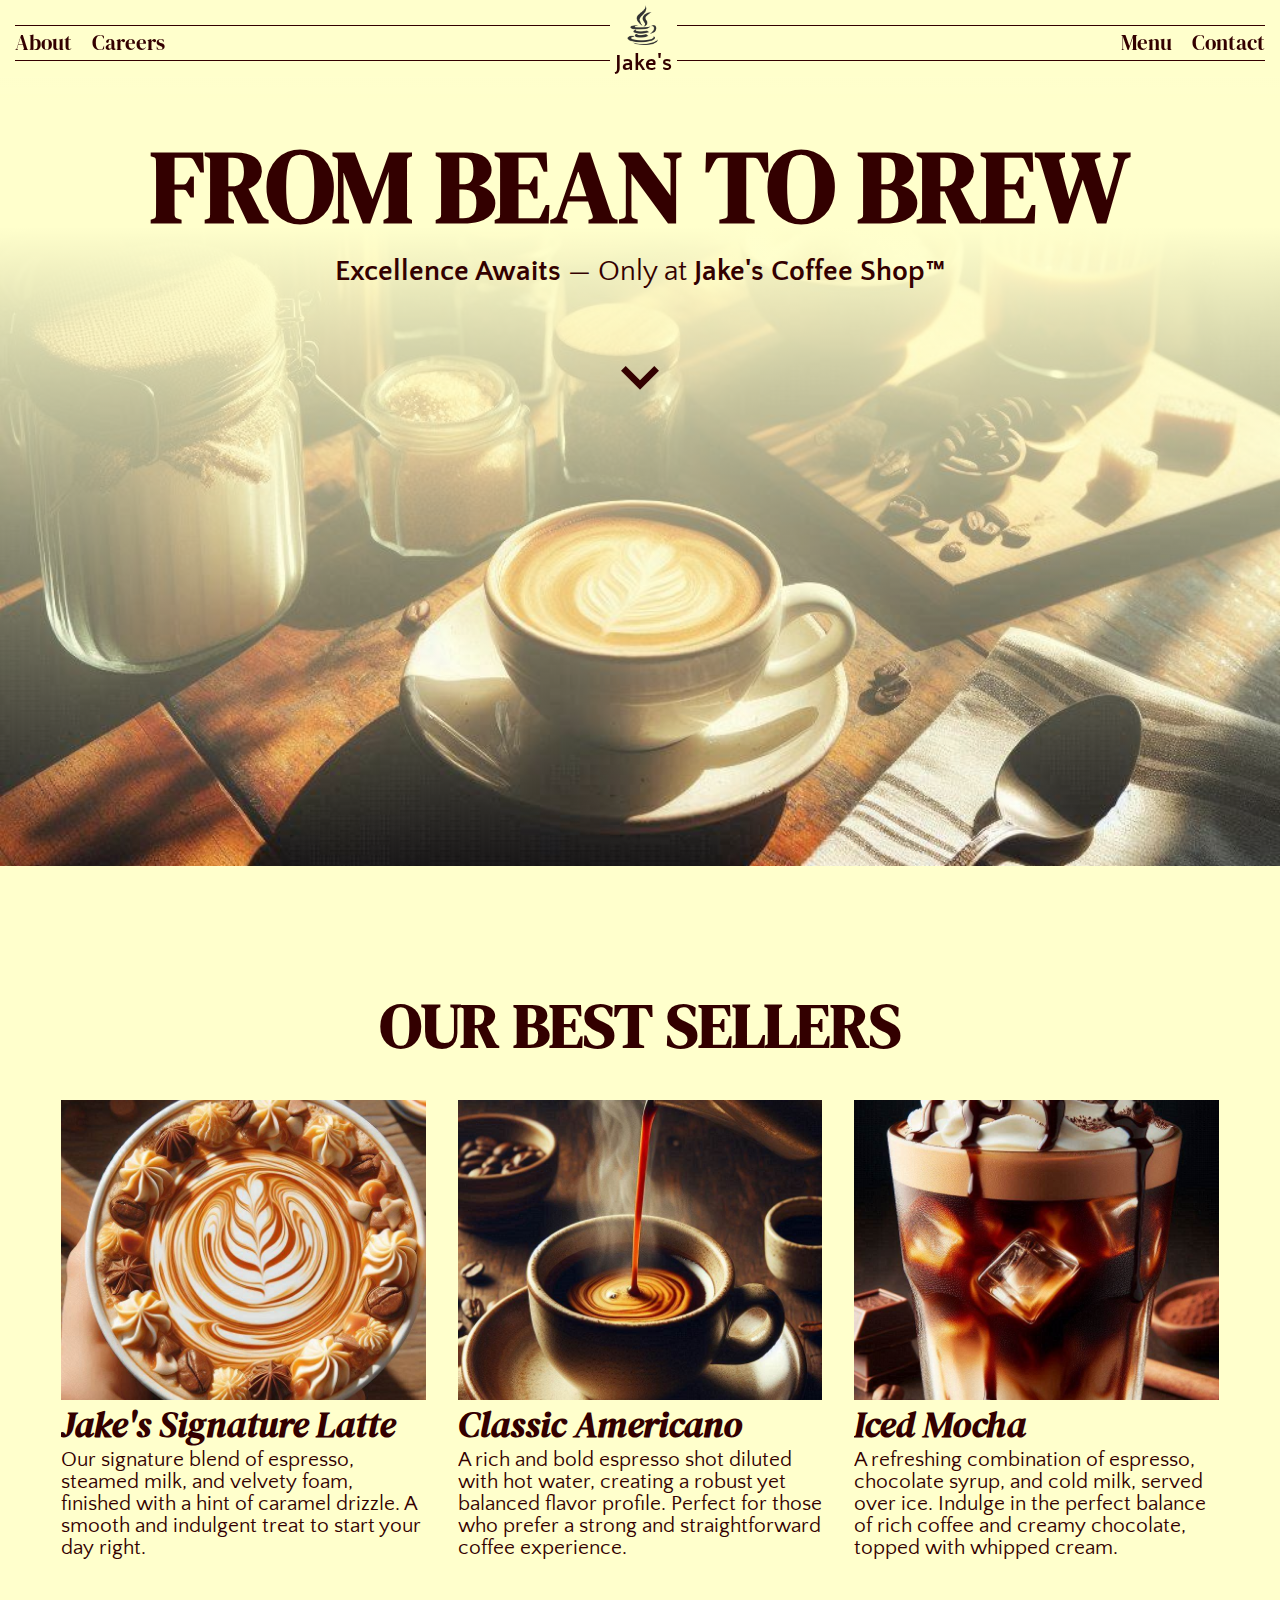
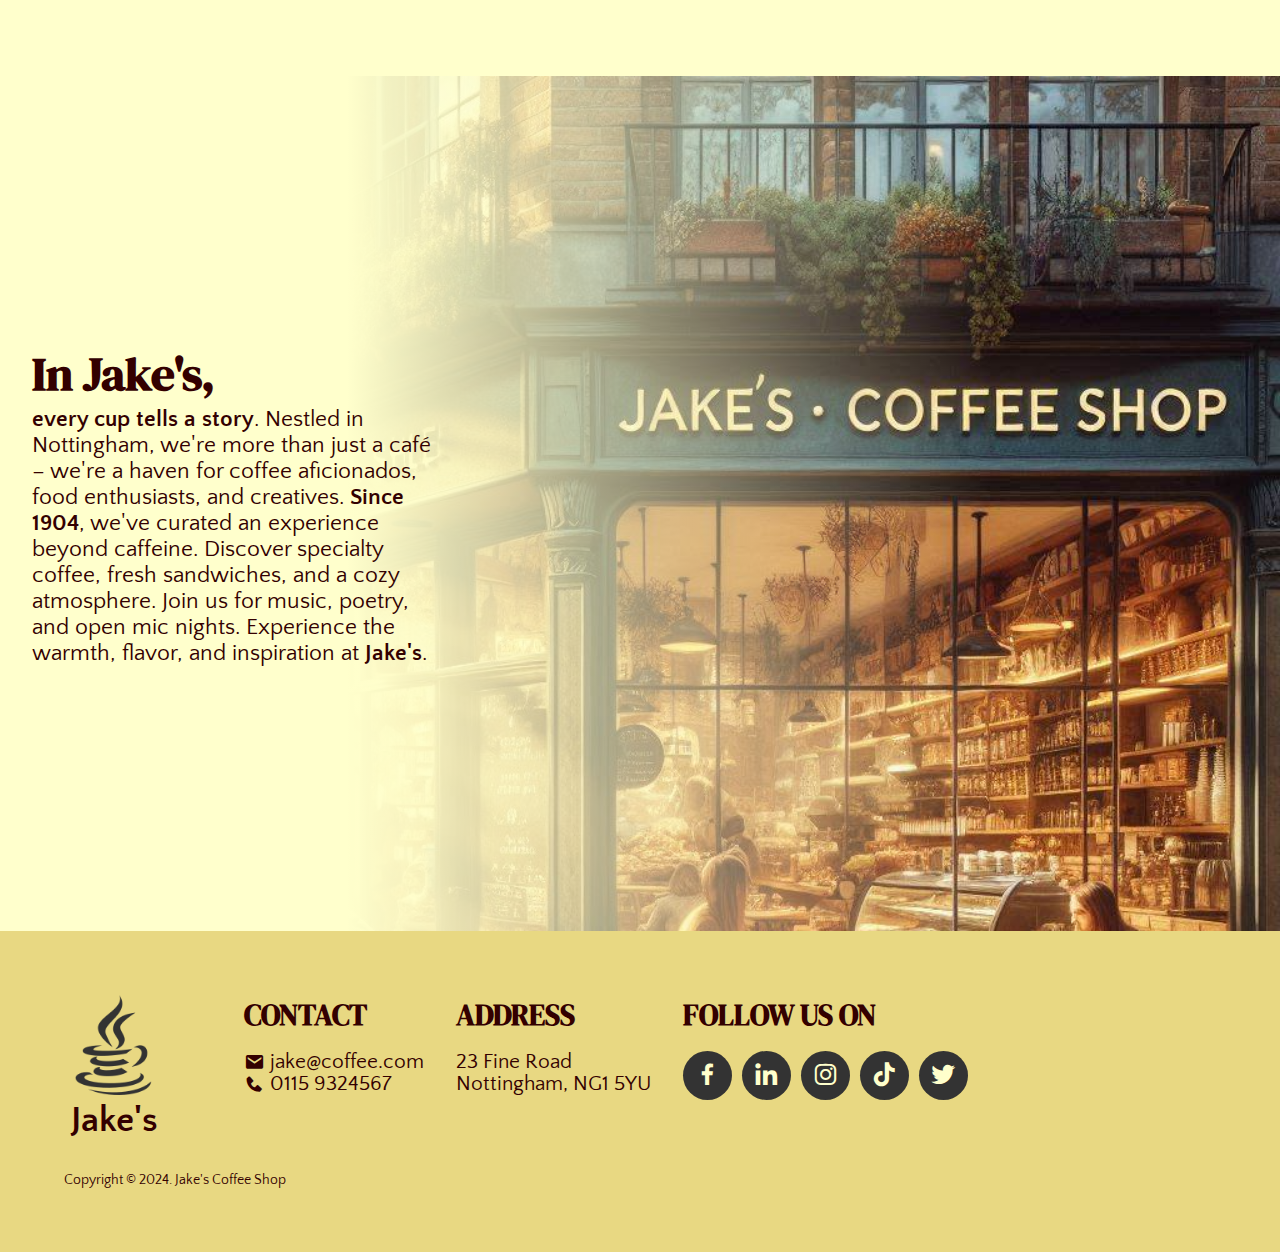
==== index.html @ 06de2e6f "v1" ====
<html lang="en">
<head>
    <meta content="text/html;charset=utf-8">
    <meta charset="UTF-8">
    <meta name="viewport" content="width=device-width, initial-scale=1.0">
    <meta name="author" content="Darylle P. Villanueva">
    <meta name="description" content="Registration Form">
    <meta name="keywords" content="registration, form, html, css, javascript, registration form">
    <meta name="revisit-after" content="3 days">
    <title>Jake's Coffee Shop | Home</title>

    <link href='https://unpkg.com/boxicons@2.1.4/css/boxicons.min.css' rel='stylesheet'>
    <link rel="stylesheet" href="css/style.css">
    <script defer src="js/index.js"></script>
</head>
<body>
    <header>
        <nav>
            <div class="nav__left">
                <span class="nav__item h6-max h7-min">
                    <a href="#about">About</a>
                </span>
                <span class="nav__item h6-max h7-min">
                    <a href="careers.html">Careers</a>
                </span>
            </div>
            <div class="nav__logo">
                <a href="index.html">
                    <img src="assets/logo.png" alt="Jake's coffee shop logo">
                    <h1 class="nav__logo-name h5-max h7-min">
                        <a href="index.html">Jake's</a>
                    </h1>
                </a>
            </div>
            <div class="nav__right">
                <span class="nav__item h6-max h7-min">
                    <a href="#menu">Menu</a>
                </span>
                <span class="nav__item h6-max h7-min">
                    <a href="#contact">Contact</a>
                </span>
            </div>
        </nav>
    </header>

    <main>
        <section id="hero">
            <div class="hero__tagline">
                <div>
                    <h1 class="h0-max h4-min">
                        FROM BEAN TO BREW
                    </h1>
                    <p class="h5-max h6-min">
                        <strong>Excellence Awaits</strong>
                        &mdash; Only at
                        <span class="shop-name">Jake's Coffee Shop&trade;</span>
                    </p>
                </div>
                <div class="arrow-down">
                    <a href="#menu">
                        <i class='bx bx-chevron-down'></i>
                    </a>
                </div>
            </div>
        </section>

        <section id="menu">
            <h2 class="h2-max h5-min">
                OUR BEST SELLERS
            </h2>
            <div class="menu-contents">
                <div class="menu-entry">
                    <div class="menu-entry__img1">
                    </div>
                    <div class="menu-entry__desc">
                        <h3 class="menu-entry__name h4-max h6-min">Jake's Signature Latte</h3>
                        <p class="h6-max h7-min">Our signature blend of espresso, steamed milk, and velvety foam, finished with a hint of caramel drizzle. A smooth and indulgent treat to start your day right.</p>
                    </div>
                </div>

                <div class="menu-entry">
                    <div class="menu-entry__img2">
                    </div>

                    <div class="menu-entry__desc">
                        <h3 class="h4-max h6-min menu-entry__name">Classic Americano</h3>
                        <p class="h6-max h7-min">A rich and bold espresso shot diluted with hot water, creating a robust yet balanced flavor profile. Perfect for those who prefer a strong and straightforward coffee experience.</p>
                    </div>
                </div>

                <div class="menu-entry">
                    <div class="menu-entry__img3">
                    </div>
                    <div class="menu-entry__desc">
                        <h3 class="h4-max h6-min menu-entry__name">Iced Mocha</h3>
                        <p class="h6-max h7-min">A refreshing combination of espresso, chocolate syrup, and cold milk, served over ice. Indulge in the perfect balance of rich coffee and creamy chocolate, topped with whipped cream.</p>
                    </div>
                </div>
            </div>
        </section>

        <section id="about">
            <div class="about__description">
                <h2 class="h3-max h5-min">
                    In <span class="shop-name">Jake's,</span>
                </h2>
                <p class="h5-max h7-min">
                    <strong>every cup tells a story</strong>. Nestled in Nottingham, we're more than just a café – we're a haven for coffee aficionados, food enthusiasts, and creatives. <strong>Since 1904</strong>, we've curated an experience beyond caffeine. Discover specialty coffee, fresh sandwiches, and a cozy atmosphere. Join us for music, poetry, and open mic nights. Experience the warmth, flavor, and inspiration at <strong>Jake's</strong>.
                </p>
            </div>
        </section>
    </main>

    <footer id="contact">
        <div class="footer__upper">
            <div class="contact__logo">
                <img src="assets/logo.png" alt="Jake's coffee shop logo">
                <h1 class="contact__logo-name h4-max h6-min">
                    <a href="index.html">Jake's</a>
                </h1>
            </div>
            <div class="contact__details">
                <div class="contact__details-email">
                    <div class="contact__details-title">
                        <h3 class="h5-max h6-min">CONTACT</h3>
                    </div>
                    <div class="contact__details-content">
                        <span class="h6-max h7-min contact__details-entry">
                            <span class='bx bxs-envelope'></span>
                            <a href="mailto:jake@coffee.com">jake@coffee.com</a>
                        </span>
                        <span class="h6-max h7-min contact__details-entry">
                            <span class='bx bxs-phone'></span>
                            <p>0115 9324567</p>
                        </span>
                    </div>
                </div>
                <div class="contact__details-address">
                    <div class="h5-max h6-min">
                        <h3 class="h5-max h6-min">ADDRESS</h3>
                    </div>
                    <div class="contact__details-content">
                        <span class="h6-max h7-min contact__details-entry">23 Fine Road</span>
                        <span class="h6-max h7-min contact__details-entry">Nottingham, NG1 5YU</span>
                    </div>
                </div>
                <div class="contact__details-socials">
                    <div class="h5-max h6-min">
                        <h3 class="h5-max h6-min">FOLLOW US ON</h3>
                    </div>
                    <div class="contact__details-content">
                        <span class="h5-max h6-min contact__details-entry bx bxl-facebook"></span>
                        <span class="h5-max h6-min contact__details-entry bx bxl-linkedin"></span>
                        <span class="h5-max h6-min contact__details-entry bx bxl-instagram"></span>
                        <span class="h5-max h6-min contact__details-entry bx bxl-tiktok"></span>
                        <span class="h5-max h6-min contact__details-entry bx bxl-twitter"></span>
                    </div>
                </div>
            </div>
        </div>

        <div class="footer__lower">
            <span class="h7-max h8-min">Copyright &copy; 2024. Jake's Coffee Shop</span>
        </div>
    </footer>

</body>
</html>
---- css/style.css ----
@import url('./reset.css');
@import url('https://fonts.googleapis.com/css2?family=DM+Serif+Display:ital@0;1&family=Quattrocento+Sans:ital,wght@0,400;0,700;1,400;1,700&display=swap');

:root {
    --text-color: #330000;
    --background: #ffffcc;
    --secondary: #ccaa66;
    --background-alt: #333333;
    --footer-bg: #e8d882;
    --navbar-color: linear-gradient(180deg, rgba(255,255,204,1) 76%, rgba(255,255,204,0) 100%);

    --input-line-color: #89c7ca;
    --dim-color: #76ABAE;
    --foreground-color-alt: #31363F;

    --text-font: "Quattrocento Sans";

    --min-size: 12;
    --max-size: 18;
    --container-min: 320;
    --container-max: 2400;
    --viewport-min: 320;
    --viewport-max: 2400;
}

html {
    scroll-behavior: smooth;
    scroll-padding-top: 3rem;
}

body {
    background-color: var(--background);
    color: var(--text-color);
    font-family: "Quattrocento Sans", sans-serif;
}

h1,
h2,
h3,
h4,
h5,
h6 {
    font-family: "DM Serif Display", serif;
}

header {
    top: 0;
    position: sticky;
    background: var(--navbar-color);
    transition: 300ms;
    padding-bottom: 20px;
    z-index: 2;
}

nav {
    padding: 5px 15px;
    display: flex;
    gap: 5px;
    justify-content: stretch;
}

section {
    padding: 1rem 2rem;
}

footer {
    display: flex;
    flex-direction: column;
    gap: 2rem;
    overflow: hidden;
    display: flex;
    background-color: var(--footer-bg);
    padding: 4rem 4rem;
    gap: 2rem;
}


.container-adaptive {
  --font-size: calc(var(--min-size) * 1px + (var(--max-size) - var(--min-size)) * (100cqw - var(--container-min) * 1px) / (var(--container-max) - var(--container-min)));
  font-size: clamp(var(--min-size) * 1px, var(--font-size), var(--max-size) * 1px);
}

.viewport-adaptive {
  --font-size: calc(var(--min-size) * 1px + (var(--max-size) - var(--min-size)) * (100vw - var(--viewport-min) * 1px) / (var(--viewport-max) - var(--viewport-min)));
  font-size: clamp(var(--min-size) * 1px, var(--font-size), var(--max-size) * 1px);
}

.h0-max, .h1-max, .h2-max, .h3-max, .h4-max, .h5-max, .h6-max, .h7-max, .h8-max, .h9-max, .h10-max {
  --font-size: calc(var(--min-size) * 1px + (var(--max-size) - var(--min-size)) * (100cqw - var(--container-min) * 1px) / (var(--container-max) - var(--container-min)));
  font-size: clamp(var(--min-size) * 1px, var(--font-size), var(--max-size) * 1px);
}

.h0-max { --max-size: 164; }
.h1-max { --max-size: 128; }
.h2-max { --max-size: 96; }
.h3-max { --max-size: 64; }
.h4-max { --max-size: 48; }
.h5-max { --max-size: 32; }
.h6-max { --max-size: 26; }
.h7-max { --max-size: 16; }
.h8-max { --max-size: 12; }
.h9-max { --max-size: 8; }
.h10-max { --max-size: 6; }

.h0-max { --max-size: 164; }
.h1-min { --min-size: 128; }
.h2-min { --min-size: 96; }
.h3-min { --min-size: 64; }
.h4-min { --min-size: 48; }
.h5-min { --min-size: 32; }
.h6-min { --min-size: 26; }
.h7-min { --min-size: 16; }
.h8-min { --min-size: 12; }
.h9-min { --max-size: 8; }
.h10-min { --max-size: 6; }



.nav-sticky {
    position: fixed;
    top: 0;
}

.nav__left,
.nav__right {
    border-bottom: 1px solid var(--text-color);
    border-top: 1px solid var(--text-color);
    display: flex;
    gap: 20px;
    align-items: center;
    margin: 20px 0 15px;
    flex-grow: 1;
}

.nav__item a,
.nav__logo-name a,
.contact__logo-name a {
    text-decoration: none;
    color: var(--text-color);
}

.nav__item a:hover {
    color: var(--secondary);
}

.nav__item a:hover {
    text-decoration: underline;
}

.nav__right {
    justify-content: flex-end;
}

.nav__item {
    font-family: "DM Serif Display";
}

.nav__logo {
    display: flex;
    flex-direction: column;
    align-items: center;
    justify-content: center;
    gap: 5px;
}

.nav__logo img {
    max-width: 40px;
    min-width: 20px;
}

.nav__logo-name,
.contact__logo-name {
    font-family: "Quattrocento Sans", sans-serif;
    font-weight: 700;
/*    font-size:  1.5rem;*/
}

.shop-name {
    font-weight: 700;
}

#hero {
    padding: 0;
    max-height: 85vh;
    display: flex;
    flex-direction: column;
    align-items: center;
    text-align: center;
    background-image: url("../assets/hero-img.jpg");
    background-repeat: no-repeat;
    background-size: cover;
    background-position: 25% 75%;
    gap: 0;
}

.hero__tagline {
    display: flex;
    flex-direction: column;
    padding: 1rem;
    gap: 3rem;
    width: 100%;
    min-height: 100vh;
    background: linear-gradient(180deg, rgba(255,255,204,1) 14%, rgba(255,255,204,0) 88%);
}

.hero__tagline .arrow-down {
    font-size: 5rem;
}

.bx-chevron-down:hover {
    border: 1px solid var(--text-color);
    border-radius: 100%;
}

.arrow-down a {
    text-decoration: none;
    color: inherit;
}

#menu {
    min-height: 90vh;
    padding: 4rem 2rem;
    display: flex;
    flex-direction: column;
    justify-content: center;
}

#menu h2 {
    text-align: center;
    margin-bottom: 2rem;
}

.menu-contents {
    display: flex;
    flex-wrap: wrap;
    justify-content: center;
    gap: 2rem;
}

.menu-entry {
    width: 30%;
    display: flex;
    flex-direction: column;
    align-items: center;
    overflow: hidden;
}

.menu-entry__img1 {
    background-image: url("../assets/bs1.jpg");
}

.menu-entry__img2 {
    background-image: url("../assets/bs2.jpg");
}

.menu-entry__img3 {
    background-image: url("../assets/bs3.jpg");
}

.menu-entry__img1,
.menu-entry__img2,
.menu-entry__img3 {
    width: 500px;
    height: 300px;
    background-repeat: no-repeat;
    background-size: cover;
    background-position: 0 50%;
}

.menu-entry__name {
    font-style: italic;
}

#about {
    padding: 0;
    display: flex;
    align-items: stretch;
    min-height: 95vh;
    background-image: url("../assets/shop.jpg");
    background-repeat: no-repeat;
    background-size: cover;
}

.about__description {
    display: flex;
    flex-direction: column;
    justify-content: center;
    padding: 2rem 35rem 2rem 2rem;
    background: linear-gradient(90deg, rgba(255,255,204,1) 35%, rgba(255,255,204,0) 100%);
}

.about__description p {
    max-width: 400px;
}

.contact__logo {
    display: flex;
    gap: 5px;
    flex-direction: column;
    align-items: center;
}

.contact__logo img {
    max-width: 100px;
}

.logo-bg {
    object-fit: scale-down;
    position: absolute;
    clip-path: inset(0);
    top: -100%;
    left: 60%;
    opacity: 10%;
}

.footer__upper {
    display: flex;
    gap: 5rem;
}

.contact__details {
    display: flex;
    gap: 2rem;
}

.contact__details-email,
.contact__details-address,
.contact__details-socials {
    display: flex;
    gap: 1rem;
    flex-direction: column;
}

.contact__details-socials a,
.contact__details-email a {
    text-decoration: none;
    color: inherit;
}

.contact__details-email .contact__details-content,
.contact__details-address .contact__details-content {
    display: flex;
    flex-direction: column;
}

.contact__details-socials .contact__details-content {
    display: flex;
    gap: 10px;
}

.contact__details-email a:hover {
    text-decoration: underline;
    color: var(--background-alt);
}

.contact__details-entry {
    display: flex;
    gap: 5px;
    align-items: center;
}

.contact__details-socials .contact__details-content .contact__details-entry {
    background: var(--background-alt);
    padding: 10px;
    color: var(--background);
    border-radius: 100%;
}

@media (max-width: 412px) {
    .nav__logo-name {
        display: none;
    }

}

@media (max-width: 900px) {
    #about {
        align-items: stretch;
        flex-direction: column-reverse;
        background-position: 95% 0%;
    }

    .about__description {
        justify-content: flex-start;
        background: linear-gradient(0deg, rgba(255,255,204,1) 35%, rgba(255,255,204,0) 100%);
        padding: 20rem 2rem 5rem 2rem;
    }

    .about__description p {
        max-width: 100%;
    }
}


@media (max-width: 1184px) {
    .menu-entry {
        width: 40%;
    }
}

@media (max-width: 908px) {
    .contact__details {
        flex-wrap: wrap;
    }

    .logo-bg {
        top: -60%;
    }
}

@media (max-width: 809px) {
    .menu-entry {
        width: 60%;
    }
}

@media (max-width: 600px) {
    .footer__upper {
        gap: 2rem;
    }

    .contact__details {
        gap: 1rem;
    }

    .contact__details-email,
    .contact__details-address,
    .contact__details-socials {
        gap: 0;
    }

    .contact__details-socials .contact__details-content {
        flex-wrap: wrap;
    }

    .menu-entry {
        width: 100%;
    }
}

@media (max-width: 500px) {
    .logo-bg {
        top: 10%;
        left: 30%;
    }

    .contact__details-email,
    .contact__details-address,
    .contact__details-socials {
        align-items: center;
    }

    .contact__details-content {
        align-items: center;
        justify-content: center;
    }

    .footer__upper,
    .contact__details {
        flex-direction: column;
    }

    .footer__lower {
        text-align: center;
    }
}
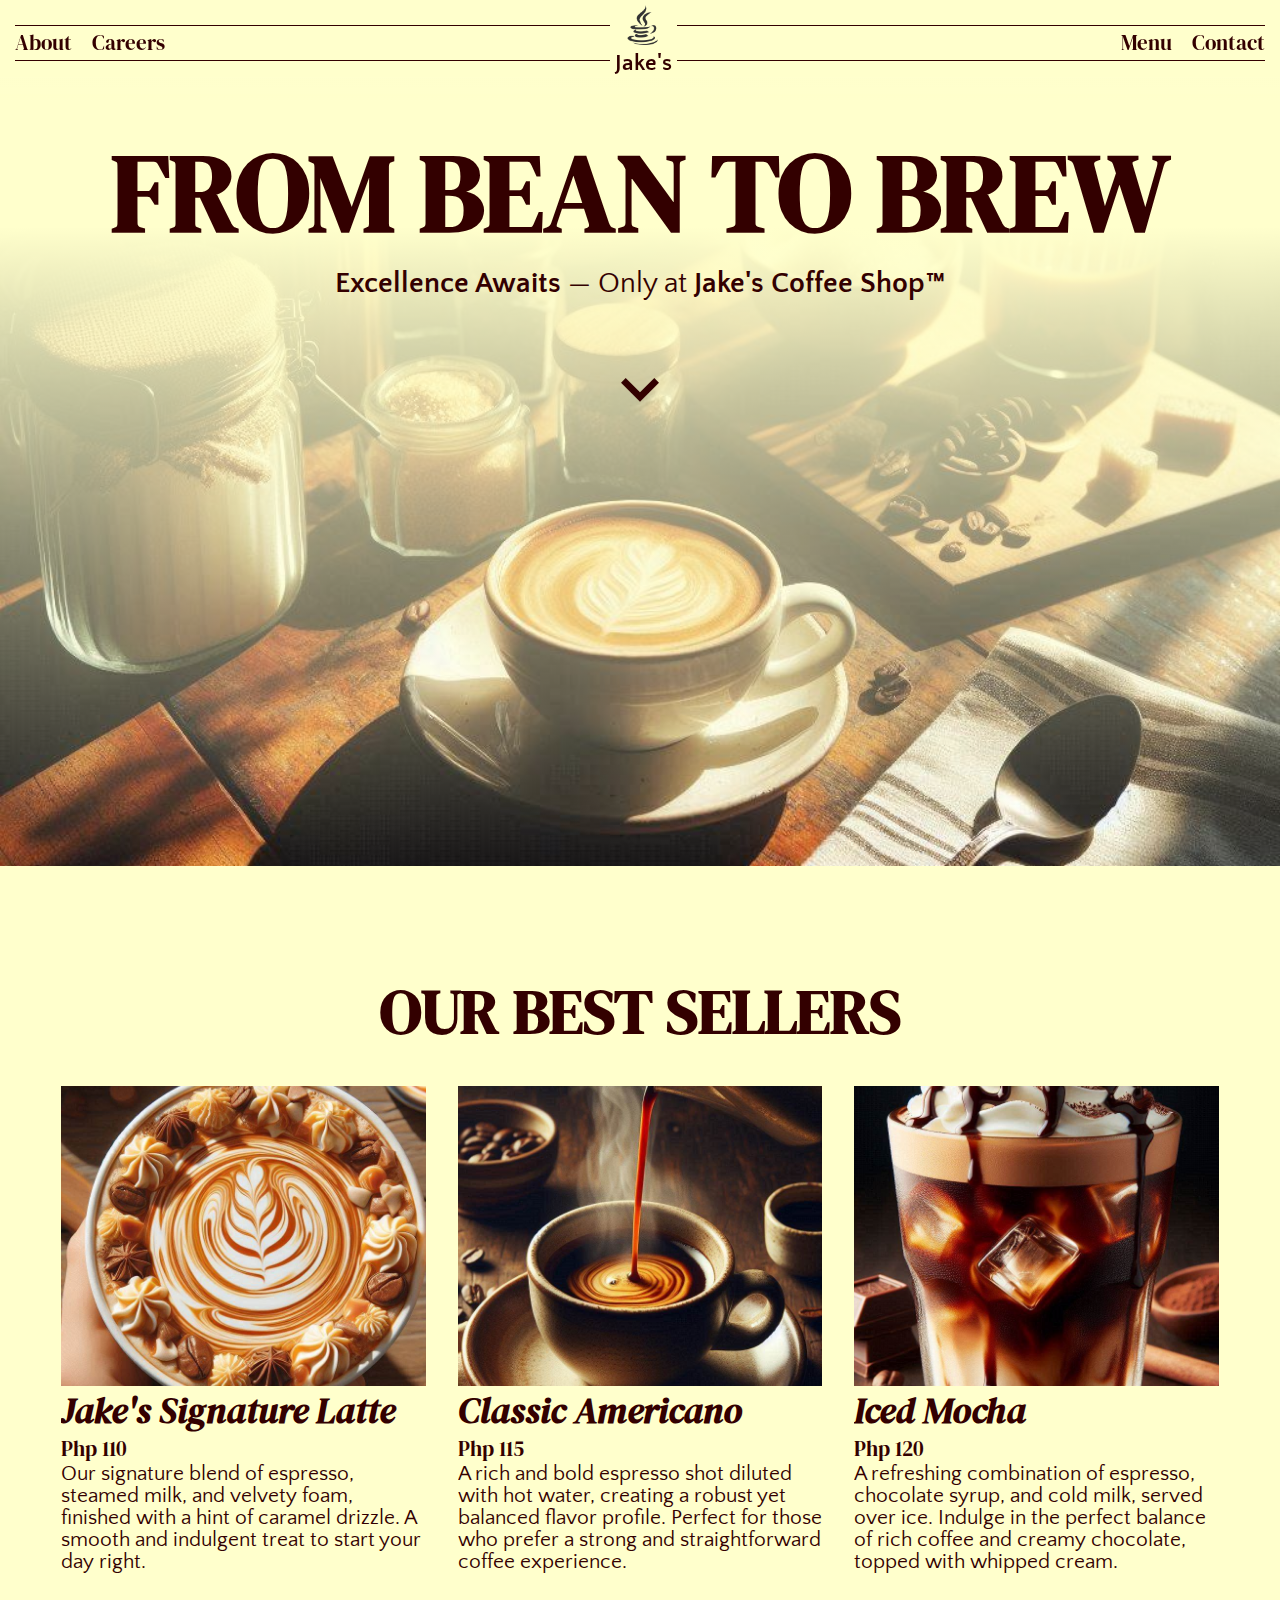
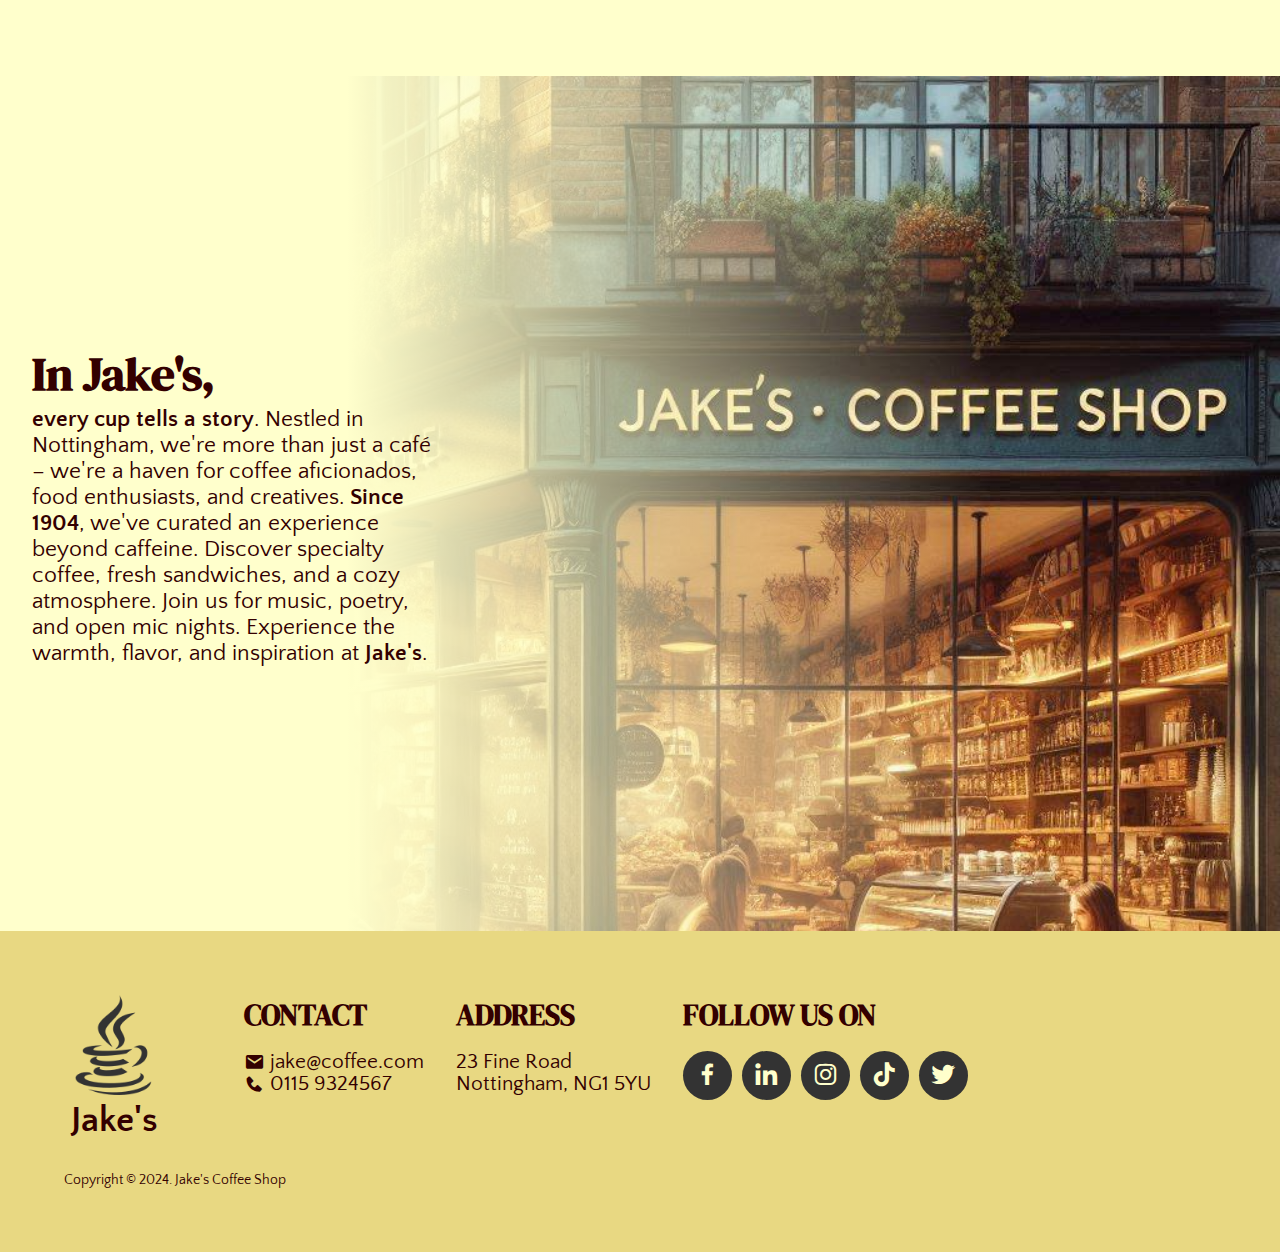
==== commit 66a0434b: "up" ====
--- a/index.html
+++ b/index.html
@@ -47,7 +47,7 @@
         <section id="hero">
             <div class="hero__tagline">
                 <div>
-                    <h1 class="h0-max h4-min">
+                    <h1 class="h0-max h3-min">
                         FROM BEAN TO BREW
                     </h1>
                     <p class="h5-max h6-min">
@@ -73,7 +73,12 @@
                     <div class="menu-entry__img1">
                     </div>
                     <div class="menu-entry__desc">
-                        <h3 class="menu-entry__name h4-max h6-min">Jake's Signature Latte</h3>
+                        <h3 class="menu-entry__name h4-max h6-min">
+                            Jake's Signature Latte
+                        </h3>
+                        <span class="h6-max h7-min menu-price">
+                            Php 110
+                        </span>
                         <p class="h6-max h7-min">Our signature blend of espresso, steamed milk, and velvety foam, finished with a hint of caramel drizzle. A smooth and indulgent treat to start your day right.</p>
                     </div>
                 </div>
@@ -84,6 +89,9 @@
 
                     <div class="menu-entry__desc">
                         <h3 class="h4-max h6-min menu-entry__name">Classic Americano</h3>
+                        <span class="h6-max h7-min menu-price">
+                            Php 115
+                        </span>
                         <p class="h6-max h7-min">A rich and bold espresso shot diluted with hot water, creating a robust yet balanced flavor profile. Perfect for those who prefer a strong and straightforward coffee experience.</p>
                     </div>
                 </div>
@@ -93,6 +101,9 @@
                     </div>
                     <div class="menu-entry__desc">
                         <h3 class="h4-max h6-min menu-entry__name">Iced Mocha</h3>
+                        <span class="h6-max h7-min menu-price">
+                            Php 120
+                        </span>
                         <p class="h6-max h7-min">A refreshing combination of espresso, chocolate syrup, and cold milk, served over ice. Indulge in the perfect balance of rich coffee and creamy chocolate, topped with whipped cream.</p>
                     </div>
                 </div>
@@ -165,4 +176,4 @@
     </footer>
 
 </body>
-</html>+</html>
--- a/css/style.css
+++ b/css/style.css
@@ -366,6 +366,12 @@
     border-radius: 100%;
 }
 
+.menu-price {
+    font-family: "DM Serif Display";
+}
+
+
+
 @media (max-width: 412px) {
     .nav__logo-name {
         display: none;
